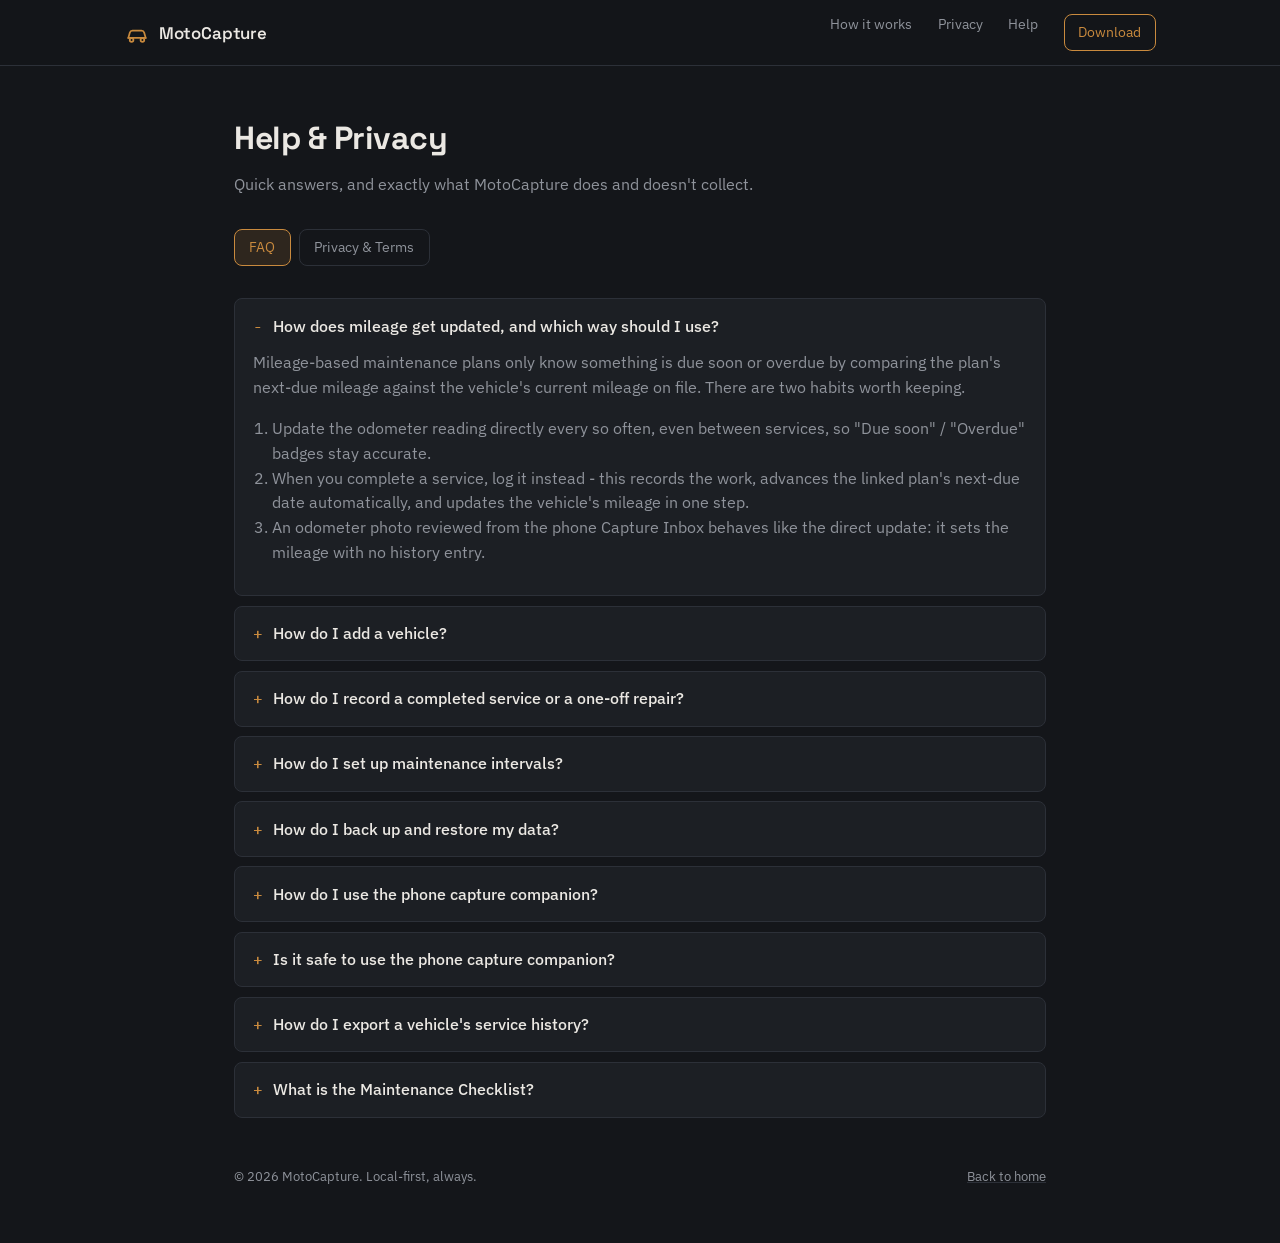
==== docs/help.html @ c129f282 "Add help and privacy documentation page" ====
<!doctype html>
<html lang="en">
<head>
<meta charset="UTF-8" />
<meta name="viewport" content="width=device-width, initial-scale=1.0" />
<title>Help &amp; Privacy - MotoCapture</title>
<meta name="description" content="How MotoCapture works, and what it does and doesn't collect." />
<link rel="stylesheet" href="style.css" />
</head>
<body>

<nav class="site-nav">
  <div class="wrap">
    <a class="brand" href="index.html">
      <svg class="brand-mark" viewBox="0 0 24 24" fill="none" stroke="#c98a3e" stroke-width="1.6" stroke-linecap="round" stroke-linejoin="round">
        <path d="M4 16.5 5.4 11.6A2.5 2.5 0 0 1 7.8 9.8h8.4a2.5 2.5 0 0 1 2.4 1.8l1.4 4.9" />
        <path d="M4 16.5h16" />
        <circle cx="7" cy="18.5" r="1.7" />
        <circle cx="17" cy="18.5" r="1.7" />
      </svg>
      MotoCapture
    </a>
    <div class="nav-links">
      <a href="index.html#how-it-works">How it works</a>
      <a href="index.html#privacy">Privacy</a>
      <a href="help.html">Help</a>
      <a href="index.html#download" class="nav-cta">Download</a>
    </div>
  </div>
</nav>

<div class="wrap">
  <h1 class="page-title">Help &amp; Privacy</h1>
  <p class="page-lede">Quick answers, and exactly what MotoCapture does and doesn't collect.</p>

  <div class="help-toggle">
    <a href="#faq" id="tab-faq" class="active">FAQ</a>
    <a href="#privacy" id="tab-privacy">Privacy &amp; Terms</a>
  </div>

  <section id="faq-section">
    <details class="topic" open>
      <summary>How does mileage get updated, and which way should I use?</summary>
      <p>
        Mileage-based maintenance plans only know something is due soon or overdue by
        comparing the plan's next-due mileage against the vehicle's current mileage on
        file. There are two habits worth keeping.
      </p>
      <ol>
        <li>Update the odometer reading directly every so often, even between services, so "Due soon" / "Overdue" badges stay accurate.</li>
        <li>When you complete a service, log it instead - this records the work, advances the linked plan's next-due date automatically, and updates the vehicle's mileage in one step.</li>
        <li>An odometer photo reviewed from the phone Capture Inbox behaves like the direct update: it sets the mileage with no history entry.</li>
      </ol>
    </details>

    <details class="topic">
      <summary>How do I add a vehicle?</summary>
      <p>
        Open the Vehicles tab and click "+ Add vehicle." Make, model, year, and current
        mileage are required - VIN, purchase date, and notes are optional and can be added
        later.
      </p>
    </details>

    <details class="topic">
      <summary>How do I record a completed service or a one-off repair?</summary>
      <p>
        Open a vehicle, then click "+ Log service." Pick a maintenance plan to log a
        completed recurring service, or leave it as a one-off repair for something like an
        alternator replacement that isn't on a schedule. If the service completes a plan,
        its next-due mileage and date update automatically.
      </p>
    </details>

    <details class="topic">
      <summary>How do I set up maintenance intervals?</summary>
      <p>
        From a vehicle's page, click "+ Add plan." Start from a template or build one from
        scratch, then choose whether it repeats by mileage, by time, or by whichever comes
        first. Template intervals are generic starting points, not manufacturer data for
        your specific vehicle - always check your owner's manual.
      </p>
    </details>

    <details class="topic">
      <summary>How do I back up and restore my data?</summary>
      <p>
        "Export all data (JSON)" saves every vehicle, plan, service record, and attachment
        reference. "Export portable archive (.cartrack)" does the same and also bundles the
        actual receipt and photo files, so it's the more complete option when moving to a
        new computer. Both restore options replace everything currently in the app - there's
        no merge, and you'll be asked to confirm first.
      </p>
    </details>

    <details class="topic">
      <summary>How do I use the phone capture companion?</summary>
      <p>
        On the Dashboard, click "Connect Phone" and scan the QR code with your phone's
        camera while it's on the same Wi-Fi network as your computer. That opens a simple
        page with four capture buttons: receipt/invoice, odometer, document, and other.
        The phone only captures and sends files - everything lands in the Inbox tab on the
        desktop for review.
      </p>
    </details>

    <details class="topic">
      <summary>Is it safe to use the phone capture companion?</summary>
      <p>
        Yes, as long as you only use it on your own home Wi-Fi. The connection is direct
        between your two devices over your local network - nothing is sent over the
        internet. It isn't hardened the way a banking app would be, so avoid public Wi-Fi,
        and it disappears entirely as soon as you stop the phone server or close the app.
      </p>
    </details>

    <details class="topic">
      <summary>How do I export a vehicle's service history?</summary>
      <p>
        Open a vehicle. "Export CSV" saves that vehicle's service records as a
        spreadsheet-friendly file. "Export PDF report" generates a formatted history report
        with maintenance plans, a chronological timeline, cost summary, and attachment
        references - useful for documenting or selling the vehicle.
      </p>
    </details>

    <details class="topic">
      <summary>What is the Maintenance Checklist?</summary>
      <p>
        It compares your plans and service records against common maintenance categories
        (oil, brakes, tires, and so on) and shows each as Tracked, Logged only, or Not on
        file. It's meant to surface gaps, not to tell you what your specific vehicle needs.
      </p>
    </details>
  </section>

  <section id="privacy-section" style="display:none;">
    <div class="legal-section">
      <h3>What MotoCapture collects</h3>
      <p>
        Nothing, by default. There's no account, no analytics, and no telemetry. Every
        vehicle, maintenance plan, service record, receipt, and other piece of information
        you enter is stored in a local SQLite database and local files on your own device.
        Nothing is transmitted anywhere unless you explicitly export, back up, sync, share,
        or submit it yourself.
      </p>
    </div>

    <div class="legal-section">
      <h3>Phone companion</h3>
      <p>
        "Connect Phone" starts a temporary local HTTP server on your own Wi-Fi network.
        Your phone talks directly to your desktop over your local network only - nothing
        goes over the internet, and the server stops the moment you disconnect or close
        the app.
      </p>
    </div>

    <div class="legal-section">
      <h3>The one exception: opt-in crash reports</h3>
      <p>
        Automatic crash reporting is off by default (Settings → "Automatically send crash
        reports"). If enabled, an unhandled crash sends a report with the app version, OS,
        crash details, and recent diagnostic log entries. This is the only automatic
        background network activity in MotoCapture, and only happens after you turn it on.
      </p>
    </div>

    <div class="legal-section">
      <h3>Feedback and bug reports</h3>
      <p>
        Submitting "Report a problem / send feedback" sends your message and, if you
        choose, technical details like app version, OS, and recent diagnostic entries,
        through a small relay that files them as an issue in a private tracker. The app
        never holds any tracker credentials. If the relay is unreachable, your report is
        saved to a local file instead of being lost.
      </p>
    </div>

    <div class="legal-section">
      <h3>Deleting your data</h3>
      <p>
        MotoCapture is local-first, so you're always in control. Delete records from
        within the app at any time, and make a backup first if you plan to uninstall.
      </p>
    </div>

    <div class="legal-section">
      <h3>Maintenance interval disclaimer</h3>
      <p>
        Templates give a common starting point, not a manufacturer recommendation for your
        vehicle. Always verify intervals against your owner's manual or a trusted service
        source before relying on them. Nothing in MotoCapture constitutes professional
        automotive advice, and the app is provided as is - the developer isn't responsible
        for loss, damage, cost, or vehicle issues arising from its use.
      </p>
    </div>
  </section>
</div>

<footer>
  <div class="wrap">
    <span>© <span id="year"></span> MotoCapture. Local-first, always.</span>
    <span><a href="index.html">Back to home</a></span>
  </div>
</footer>

<script>
  document.getElementById('year').textContent = new Date().getFullYear();

  var tabFaq = document.getElementById('tab-faq');
  var tabPrivacy = document.getElementById('tab-privacy');
  var faqSection = document.getElementById('faq-section');
  var privacySection = document.getElementById('privacy-section');

  function showFaq() {
    faqSection.style.display = '';
    privacySection.style.display = 'none';
    tabFaq.classList.add('active');
    tabPrivacy.classList.remove('active');
  }

  function showPrivacy() {
    faqSection.style.display = 'none';
    privacySection.style.display = '';
    tabPrivacy.classList.add('active');
    tabFaq.classList.remove('active');
  }

  tabFaq.addEventListener('click', function (e) { e.preventDefault(); showFaq(); });
  tabPrivacy.addEventListener('click', function (e) { e.preventDefault(); showPrivacy(); });

  if (window.location.hash === '#privacy') showPrivacy();
</script>

</body>
</html>
---- docs/style.css ----
@import url('https://fonts.googleapis.com/css2?family=Space+Grotesk:wght@500;600;700&family=IBM+Plex+Sans:wght@400;500;600&family=IBM+Plex+Mono:wght@400;500&display=swap');

:root {
  --bg: #14161a;
  --surface: #1c1f24;
  --surface-2: #20242b;
  --border: #2c3038;
  --text: #ebe8e3;
  --text-muted: #8f939b;
  --accent: #c98a3e;
  --accent-hover: #dd9c4f;
  --accent-muted: rgba(201, 138, 62, 0.14);
  --verdigris: #5a9367;
  --paper: #f2ead6;
  --paper-ink: #2a2114;
  --radius: 8px;
  --font-display: 'Space Grotesk', sans-serif;
  --font-body: 'IBM Plex Sans', -apple-system, 'Segoe UI', sans-serif;
  --font-mono: 'IBM Plex Mono', ui-monospace, 'SF Mono', monospace;
  --content-width: 860px;
}

* { box-sizing: border-box; }

html { scroll-behavior: smooth; }

body {
  margin: 0;
  background: var(--bg);
  color: var(--text);
  font-family: var(--font-body);
  line-height: 1.55;
}

img, svg { max-width: 100%; }

a { color: var(--accent); }
a:hover { color: var(--accent-hover); }

.mono { font-family: var(--font-mono); font-variant-numeric: tabular-nums; }

.wrap {
  max-width: var(--content-width);
  margin: 0 auto;
  padding: 0 1.5rem;
}

/* --- Nav --- */

.site-nav {
  position: sticky;
  top: 0;
  z-index: 20;
  background: rgba(20, 22, 26, 0.88);
  backdrop-filter: blur(8px);
  border-bottom: 1px solid var(--border);
}

.site-nav .wrap {
  max-width: 1080px;
  display: flex;
  align-items: center;
  justify-content: space-between;
  padding-top: 0.9rem;
  padding-bottom: 0.9rem;
}

.brand {
  display: flex;
  align-items: center;
  gap: 0.55rem;
  text-decoration: none;
  color: var(--text);
  font-family: var(--font-display);
  font-weight: 600;
  font-size: 1.05rem;
  letter-spacing: -0.01em;
}

.brand-mark {
  width: 26px;
  height: 26px;
  flex-shrink: 0;
}

.nav-links {
  display: flex;
  gap: 1.6rem;
  font-size: 0.88rem;
}

.nav-links a {
  color: var(--text-muted);
  text-decoration: none;
}

.nav-links a:hover { color: var(--text); }

.nav-cta {
  border: 1px solid var(--accent);
  color: var(--accent) !important;
  border-radius: var(--radius);
  padding: 0.4rem 0.85rem;
}

.nav-cta:hover {
  background: var(--accent-muted);
  color: var(--accent-hover) !important;
}

/* --- Hero --- */

.hero {
  padding: 4.5rem 0 3.5rem;
  border-bottom: 1px solid var(--border);
  background:
    radial-gradient(ellipse 900px 500px at 50% -10%, rgba(201, 138, 62, 0.08), transparent 65%),
    var(--bg);
}

.eyebrow {
  display: inline-block;
  font-family: var(--font-mono);
  font-size: 0.72rem;
  letter-spacing: 0.12em;
  text-transform: uppercase;
  color: var(--accent);
  border: 1px solid var(--accent-muted);
  background: var(--accent-muted);
  border-radius: 999px;
  padding: 0.3rem 0.7rem;
  margin-bottom: 1.25rem;
}

.hero h1 {
  font-family: var(--font-display);
  font-size: clamp(2.1rem, 4.4vw, 3.1rem);
  line-height: 1.08;
  letter-spacing: -0.02em;
  margin: 0 0 1.1rem;
  max-width: 15ch;
}

.hero p.lede {
  font-size: 1.08rem;
  color: var(--text-muted);
  max-width: 46ch;
  margin: 0 0 2rem;
}

.hero-ctas {
  display: flex;
  gap: 0.75rem;
  flex-wrap: wrap;
  margin-bottom: 3rem;
}

.btn {
  display: inline-flex;
  align-items: center;
  gap: 0.5rem;
  font-family: var(--font-body);
  font-size: 0.92rem;
  font-weight: 500;
  text-decoration: none;
  border-radius: var(--radius);
  padding: 0.72rem 1.15rem;
  border: 1px solid transparent;
  transition: background 0.12s ease, border-color 0.12s ease, transform 0.12s ease;
}

.btn:active { transform: translateY(1px); }

.btn-primary {
  background: var(--accent);
  color: #1a1408 !important;
  border-color: var(--accent);
}
.btn-primary:hover { background: var(--accent-hover); border-color: var(--accent-hover); }

.btn-secondary {
  background: transparent;
  color: var(--text) !important;
  border-color: var(--border);
}
.btn-secondary:hover { background: var(--surface); border-color: var(--text-muted); }

/* --- Odometer signature --- */

.odometer {
  display: inline-flex;
  gap: 3px;
  background: #0e0f11;
  padding: 10px 12px;
  border-radius: 10px;
  border: 1px solid #35291a;
  box-shadow: inset 0 2px 6px rgba(0,0,0,0.6), 0 8px 30px rgba(0,0,0,0.35);
}

.odometer-digit {
  width: 34px;
  height: 48px;
  background: linear-gradient(180deg, var(--paper), #e6dcc2);
  border-radius: 3px;
  display: flex;
  align-items: center;
  justify-content: center;
  overflow: hidden;
  box-shadow: inset 0 0 0 1px rgba(0,0,0,0.15);
  position: relative;
}

.odometer-digit::after {
  content: "";
  position: absolute;
  inset: 0;
  background: linear-gradient(180deg, rgba(0,0,0,0.18), transparent 30%, transparent 70%, rgba(0,0,0,0.18));
  pointer-events: none;
}

.odometer-digit span {
  font-family: var(--font-mono);
  font-weight: 500;
  font-size: 1.55rem;
  color: var(--paper-ink);
  transition: transform 0.35s cubic-bezier(0.3, 0.7, 0.4, 1);
  display: inline-block;
}

.odometer-caption {
  font-family: var(--font-mono);
  font-size: 0.72rem;
  letter-spacing: 0.1em;
  text-transform: uppercase;
  color: var(--text-muted);
  margin-top: 0.75rem;
}

@media (prefers-reduced-motion: reduce) {
  .odometer-digit span { transition: none; }
}

/* --- Sections --- */

section.block {
  padding: 3.5rem 0;
  border-bottom: 1px solid var(--border);
}

section.block:last-of-type { border-bottom: none; }

.block h2 {
  font-family: var(--font-display);
  font-size: 1.7rem;
  letter-spacing: -0.015em;
  margin: 0 0 0.6rem;
}

.block > .wrap > p.section-lede {
  color: var(--text-muted);
  max-width: 56ch;
  margin: 0 0 2.25rem;
}

/* Before / after */

.compare {
  display: grid;
  grid-template-columns: 1fr 1fr;
  gap: 1.5rem;
}

@media (max-width: 700px) {
  .compare { grid-template-columns: 1fr; }
}

.compare-col {
  border: 1px solid var(--border);
  border-radius: var(--radius);
  padding: 1.5rem;
}

.compare-col h3 {
  font-family: var(--font-mono);
  font-size: 0.75rem;
  letter-spacing: 0.1em;
  text-transform: uppercase;
  margin: 0 0 1rem;
  color: var(--text-muted);
}

.scatter-notes {
  display: flex;
  flex-direction: column;
  gap: 0.6rem;
}

.scatter-note {
  background: var(--paper);
  color: var(--paper-ink);
  font-family: var(--font-mono);
  font-size: 0.82rem;
  padding: 0.5rem 0.7rem;
  border-radius: 3px;
  box-shadow: 0 3px 8px rgba(0,0,0,0.3);
}
.scatter-note:nth-child(1) { transform: rotate(-1.5deg); }
.scatter-note:nth-child(2) { transform: rotate(1deg); margin-left: 1.1rem; }
.scatter-note:nth-child(3) { transform: rotate(-0.5deg); }
.scatter-note:nth-child(4) { transform: rotate(1.5deg); margin-left: 0.6rem; }

.mock-row {
  display: flex;
  justify-content: space-between;
  align-items: center;
  background: var(--surface);
  border: 1px solid var(--border);
  border-left: 3px solid var(--verdigris);
  border-radius: 5px;
  padding: 0.65rem 0.85rem;
  margin-bottom: 0.6rem;
  font-size: 0.85rem;
}

.mock-row:last-child { margin-bottom: 0; }

.mock-row .mname { font-weight: 600; display: block; }
.mock-row .mmeta { color: var(--text-muted); font-family: var(--font-mono); font-size: 0.78rem; }

.mock-badge {
  font-size: 0.66rem;
  font-weight: 600;
  text-transform: uppercase;
  letter-spacing: 0.03em;
  padding: 0.15rem 0.5rem;
  border-radius: 999px;
  background: rgba(90, 147, 103, 0.16);
  color: var(--verdigris);
}

/* Feature rows */

.feature-row {
  display: grid;
  grid-template-columns: 220px 1fr;
  gap: 1.5rem;
  padding: 1.75rem 0;
  border-top: 1px solid var(--border);
}

.feature-row:first-of-type { border-top: none; padding-top: 0; }

@media (max-width: 700px) {
  .feature-row { grid-template-columns: 1fr; gap: 0.5rem; }
}

.feature-row h3 {
  font-family: var(--font-display);
  font-size: 1.1rem;
  margin: 0;
  color: var(--accent);
}

.feature-row p {
  margin: 0;
  color: var(--text-muted);
  max-width: 52ch;
}

/* Download */

.download-grid {
  display: flex;
  gap: 1rem;
  flex-wrap: wrap;
}

.download-card {
  flex: 1 1 220px;
  border: 1px solid var(--border);
  border-radius: var(--radius);
  padding: 1.25rem;
  text-decoration: none;
  color: var(--text) !important;
  transition: border-color 0.12s ease, background 0.12s ease;
}

.download-card:hover { border-color: var(--accent); background: var(--surface); }

.download-card.recommended { border-color: var(--accent); background: var(--accent-muted); }

.download-card .os { font-weight: 600; display: block; margin-bottom: 0.25rem; }
.download-card .fmt { font-family: var(--font-mono); font-size: 0.78rem; color: var(--text-muted); }

.fineprint {
  margin-top: 1.5rem;
  font-size: 0.82rem;
  color: var(--text-muted);
}

/* Footer */

footer {
  padding: 2.5rem 0 3.5rem;
}

footer .wrap {
  display: flex;
  justify-content: space-between;
  flex-wrap: wrap;
  gap: 1rem;
  font-size: 0.82rem;
  color: var(--text-muted);
}

footer a { color: var(--text-muted); text-decoration: underline; text-decoration-color: var(--border); }
footer a:hover { color: var(--text); }

/* Help / privacy page */

.help-toggle {
  display: flex;
  gap: 0.5rem;
  margin-bottom: 2rem;
}

.help-toggle a {
  text-decoration: none;
  font-size: 0.85rem;
  padding: 0.45rem 0.9rem;
  border-radius: var(--radius);
  border: 1px solid var(--border);
  color: var(--text-muted) !important;
}

.help-toggle a.active {
  border-color: var(--accent);
  color: var(--accent) !important;
  background: var(--accent-muted);
}

details.topic {
  border: 1px solid var(--border);
  border-radius: var(--radius);
  background: var(--surface);
  padding: 0.9rem 1.1rem;
  margin-bottom: 0.6rem;
}

details.topic summary {
  cursor: pointer;
  font-weight: 500;
  list-style: none;
}
details.topic summary::-webkit-details-marker { display: none; }
details.topic summary::before { content: "+ "; color: var(--accent); font-family: var(--font-mono); }
details.topic[open] summary::before { content: "- "; }

details.topic p { color: var(--text-muted); margin: 0.75rem 0 0; }
details.topic ol { color: var(--text-muted); padding-left: 1.2rem; }

.legal-section { margin-bottom: 1.75rem; }
.legal-section h3 { font-size: 0.95rem; margin: 0 0 0.5rem; }
.legal-section p { color: var(--text-muted); margin: 0 0 0.5rem; }

h1.page-title {
  font-family: var(--font-display);
  font-size: 2rem;
  letter-spacing: -0.015em;
  margin: 3rem 0 0.5rem;
}

p.page-lede {
  color: var(--text-muted);
  margin: 0 0 2rem;
}
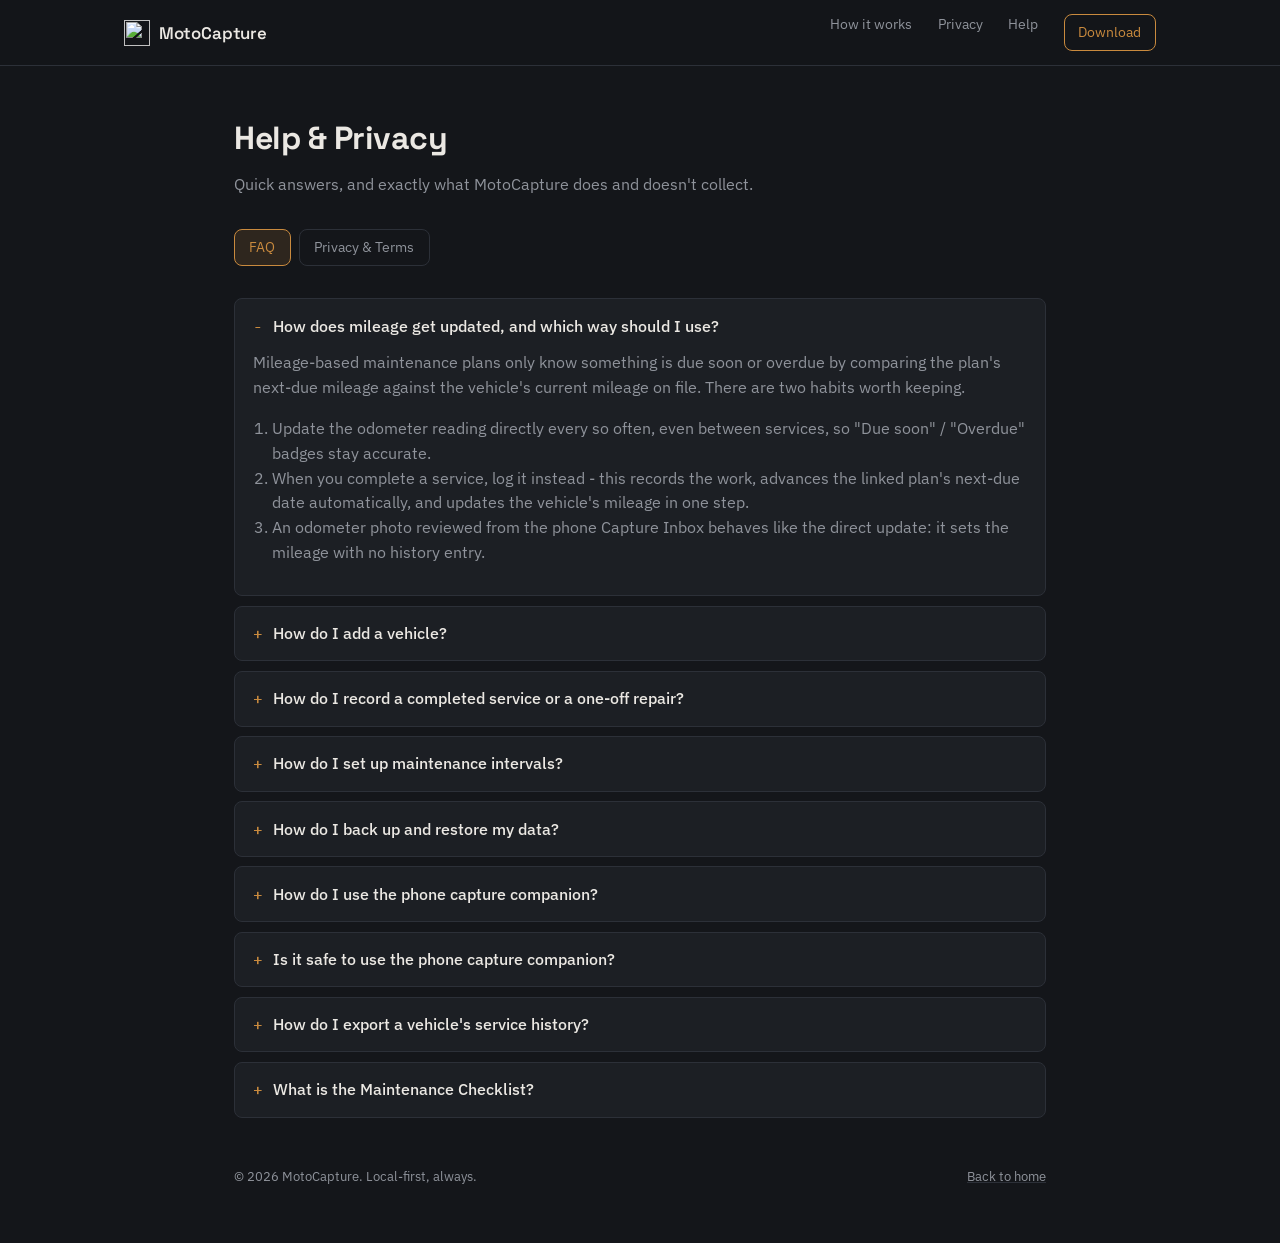
==== commit 41cca845: "Replace SVG logo with PNG image in help.html" ====
--- a/docs/help.html
+++ b/docs/help.html
@@ -5,6 +5,7 @@
 <meta name="viewport" content="width=device-width, initial-scale=1.0" />
 <title>Help &amp; Privacy - MotoCapture</title>
 <meta name="description" content="How MotoCapture works, and what it does and doesn't collect." />
+<link rel="icon" type="image/png" href="favicon.png" />
 <link rel="stylesheet" href="style.css" />
 </head>
 <body>
@@ -12,12 +13,7 @@
 <nav class="site-nav">
   <div class="wrap">
     <a class="brand" href="index.html">
-      <svg class="brand-mark" viewBox="0 0 24 24" fill="none" stroke="#c98a3e" stroke-width="1.6" stroke-linecap="round" stroke-linejoin="round">
-        <path d="M4 16.5 5.4 11.6A2.5 2.5 0 0 1 7.8 9.8h8.4a2.5 2.5 0 0 1 2.4 1.8l1.4 4.9" />
-        <path d="M4 16.5h16" />
-        <circle cx="7" cy="18.5" r="1.7" />
-        <circle cx="17" cy="18.5" r="1.7" />
-      </svg>
+      <img class="brand-mark" src="logo.png" alt="" width="26" height="26" />
       MotoCapture
     </a>
     <div class="nav-links">
